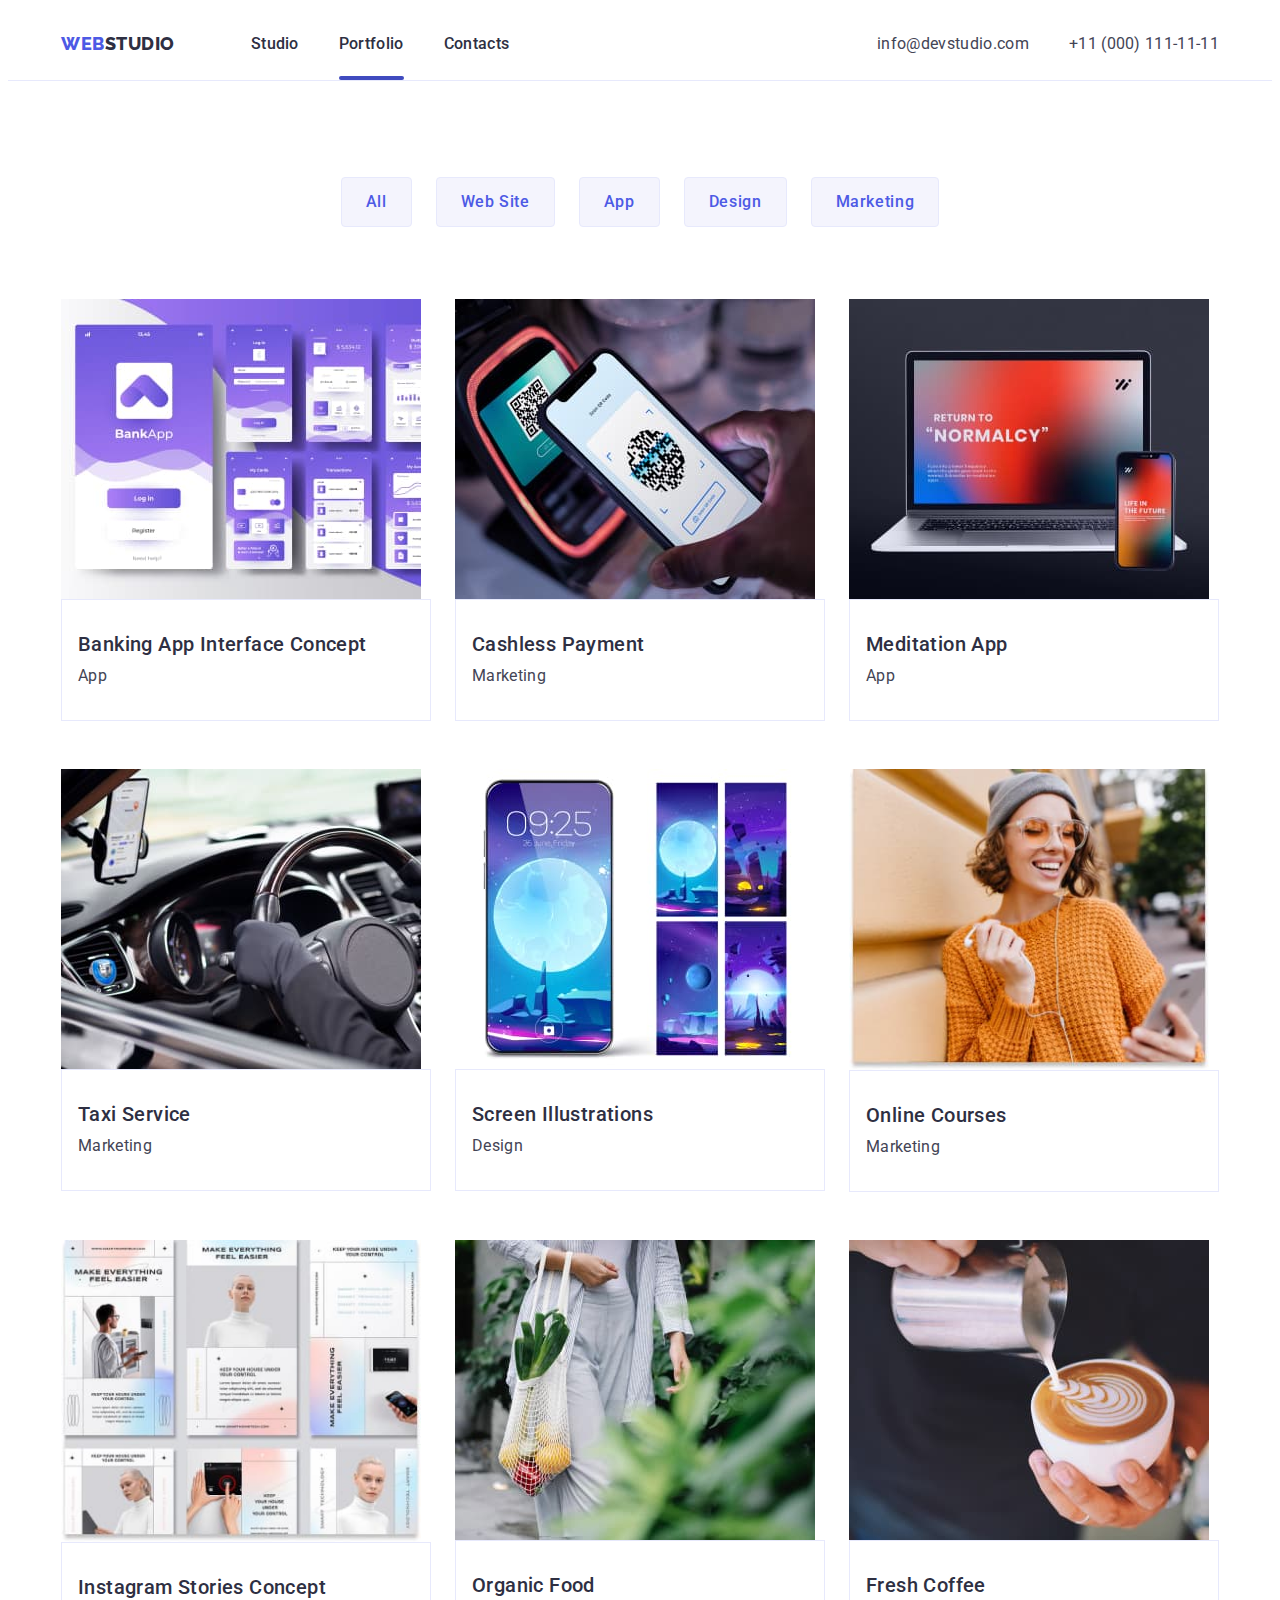
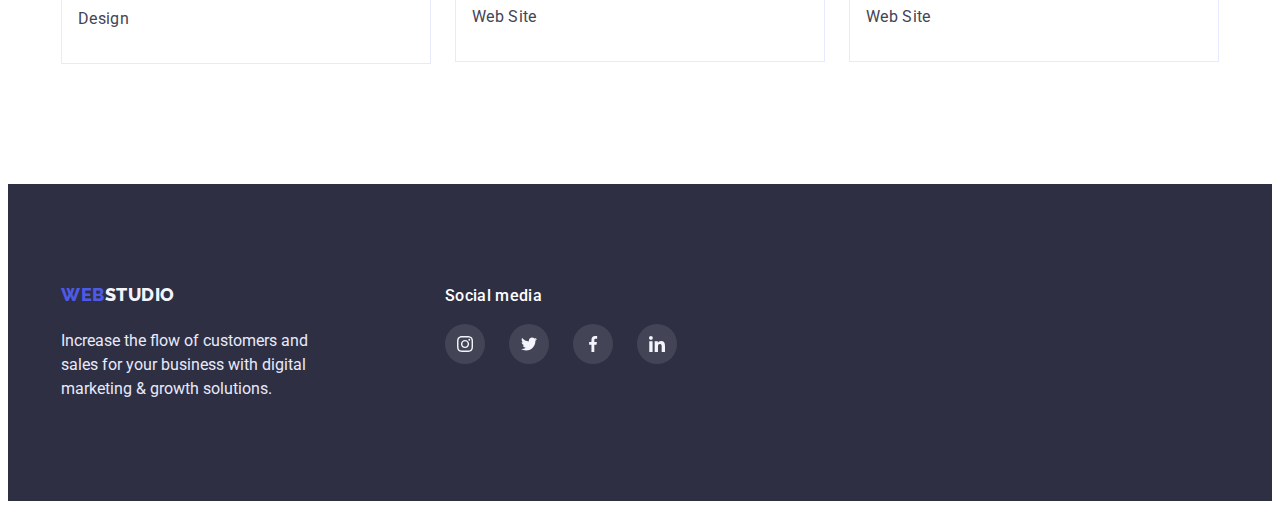
==== portfolio.html @ 0ceef7c1 "start" ====
<!DOCTYPE html>
<html lang="en">
  <head>
    <meta charset="UTF-8" />
    <meta http-equiv="X-UA-Compatible" content="IE=edge" />
    <meta name="viewport" content="width=device-width, initial-scale=1.0" />
    <title>Document</title>
    <link
      rel="stylesheet"
      href="https://cdnjs.cloudflare.com/ajax/libs/modern-normalize/1.1.0/modern-normalize.min.css"
      integrity="sha512-wpPYUAdjBVSE4KJnH1VR1HeZfpl1ub8YT/NKx4PuQ5NmX2tKuGu6U/JRp5y+Y8XG2tV+wKQpNHVUX03MfMFn9Q=="
      crossorigin="anonymous"
      referrerpolicy="no-referrer"
    />
    <link rel="stylesheet" href="./css/styles.css" />
    <link rel="preconnect" href="https://fonts.googleapis.com" />
    <link rel="preconnect" href="https://fonts.gstatic.com" crossorigin />
    <link
      href="https://fonts.googleapis.com/css2?family=Raleway:wght@800&family=Roboto:ital,wght@0,500;0,700;1,900&display=swap"
      rel="stylesheet"
    />
  </head>
  <body>
    <!-- Header -->
    <header class="header">
      <div class="container">
        <nav class="site-nav">
          <a href="./index.html" class="logo link"
            >Web<span class="logo-studio">Studio</span></a
          >
          <ul class="nav-list list">
            <li class="item"><a href="./index.html" class="link">Studio</a></li>
            <li class="item">
              <a href="./portfolio.html" class="link current-page">Portfolio</a>
            </li>
            <li class="item"><a href="" class="link">Contacts</a></li>
          </ul>
        </nav>
        <address class="feedback">
          <ul class="feedback-list list">
            <li class="item">
              <a href="mailto:info@devstudio.com" class="link"
                >info@devstudio.com</a
              >
            </li>
            <li class="item">
              <a href="tel:+110001111111" class="link">+11 (000) 111-11-11</a>
            </li>
          </ul>
        </address>
      </div>
    </header>
    <!-- Main -->

    <main>
      <section class="portfolio">
        <div class="container">
          <h1 class="visually-hidden">Portfolio</h1>
          <ul class="portfolio-buttons list">
            <li class="item">
              <button type="button" class="btn">All</button>
            </li>
            <li class="item">
              <button type="button" class="btn">Web Site</button>
            </li>
            <li class="item">
              <button type="button" class="btn">App</button>
            </li>
            <li class="item">
              <button type="button" class="btn">Design</button>
            </li>
            <li class="item">
              <button type="button" class="btn">Marketing</button>
            </li>
          </ul>

          <ul class="portfolio-list list">
            <li class="item">
              <a href="" class="works link"
                ><img
                  src="./images/banking.jpg"
                  alt="Banking"
                  width="360"
                  height="300"
                />
                <div class="portfolio-text">
                  <h2 class="secondary-tittle">
                    Banking App Interface Concept
                  </h2>
                  <p class="work-text">App</p>
                </div>
              </a>
            </li>
            <li class="item">
              <a href="" class="works link"
                ><img
                  src="./images/payment.jpg"
                  alt="payment"
                  width="360"
                  height="300"
                />
                <div class="portfolio-text">
                  <h2 class="secondary-tittle">Cashless Payment</h2>
                  <p class="work-text">Marketing</p>
                </div>
              </a>
            </li>
            <li class="item">
              <a href="" class="works link"
                ><img
                  src="./images/meditaion.jpg"
                  alt="madiation"
                  width="360"
                  height="300"
                />
                <div class="portfolio-text">
                  <h2 class="secondary-tittle">Meditation App</h2>
                  <p class="work-text">App</p>
                </div>
              </a>
            </li>
            <li class="item">
              <a href="" class="works link"
                ><img
                  src="./images/taxi.jpg"
                  alt="Taxi"
                  width="360"
                  height="300"
                />
                <div class="portfolio-text">
                  <h2 class="secondary-tittle">Taxi Service</h2>
                  <p class="work-text">Marketing</p>
                </div>
              </a>
            </li>
            <li class="item">
              <a href="" class="works link">
                <img
                  src="./images/illustrations.jpg"
                  alt="Screen"
                  width="360"
                  height="300"
                />
                <div class="portfolio-text">
                  <h2 class="secondary-tittle">Screen Illustrations</h2>
                  <p class="work-text">Design</p>
                </div>
              </a>
            </li>

            <li class="item">
              <a href="" class="works link"
                ><img
                  src="./images/courses.jpg"
                  alt="Curses"
                  width="360"
                  height="300"
                />
                <div class="portfolio-text">
                  <h2 class="secondary-tittle">Online Courses</h2>
                  <p class="work-text">Marketing</p>
                </div>
              </a>
            </li>
            <li class="item">
              <a href="" class="works link">
                <img
                  src="./images/instagram.jpg"
                  alt="instagram"
                  width="360"
                  height="300"
                />
                <div class="portfolio-text">
                  <h2 class="secondary-tittle">Instagram Stories Concept</h2>
                  <p class="work-text">Design</p>
                </div>
              </a>
            </li>
            <li class="item">
              <a href="" class="works link">
                <img
                  src="./images/food.jpg"
                  alt="food"
                  width="360"
                  height="300"
                />
                <div class="portfolio-text">
                  <h2 class="secondary-tittle">Organic Food</h2>
                  <p class="work-text">Web Site</p>
                </div>
              </a>
            </li>

            <li class="item">
              <a href="" class="works link">
                <img
                  src="./images/coffee.jpg"
                  alt="coffe"
                  width="360"
                  height="300"
                />
                <div class="portfolio-text">
                  <h2 class="secondary-tittle">Fresh Coffee</h2>
                  <p class="work-text">Web Site</p>
                </div>
              </a>
            </li>
          </ul>
        </div>
      </section>
    </main>

    <!-- Footer -->

    <footer class="footer-section">
      <div class="container">
        <div>
          <a href="./index.html" class="logo link"
            >Web<span class="footer-studio">Studio</span></a
          >
          <p class="footer-text">
            Increase the flow of customers and sales for your business with
            digital marketing & growth solutions.
          </p>
        </div>
        <div class="footer-social">
          <h2 class="footer-soc-tittle">Social media</h2>
          <ul class="footer-soc-list list">
            <li class="soc-item">
              <a href="" class="soc-link">
                <svg class="soc-icon">
                  <use href="./images/icons.svg#icon-instagram"></use></svg
              ></a>
            </li>
            <li class="soc-item">
              <a href="" class="soc-link">
                <svg class="soc-icon">
                  <use href="./images/icons.svg#icon-twitter"></use></svg
              ></a>
            </li>
            <li class="soc-item">
              <a href="" class="soc-link">
                <svg class="soc-icon">
                  <use href="./images/icons.svg#icon-facebook"></use></svg
              ></a>
            </li>
            <li class="soc-item">
              <a href="" class="soc-link">
                <svg class="soc-icon">
                  <use href="./images/icons.svg#icon-linkedin"></use></svg
              ></a>
            </li>
          </ul>
        </div>
      </div>
    </footer>
  </body>
</html>
---- css/styles.css ----
:root {
  --main-color: #434455;
  --bright-color: #404bbf;
  --tittle-color: #2e2f42;
  --accent-color: #4d5ae5;
  --white-color: #ffffff;
}
.current-page::after {
  content: '';
  background-color: var(--bright-color);
  display: block;
  width: 100%;
  height: 4px;
  position: absolute;
  bottom: 0;
  border-radius: 2px;
}
.header .logo {
  font-family: 'Raleway', sans-serif;
  font-style: normal;
  font-weight: 800;
  font-size: 18px;
  letter-spacing: 0.03em;
  line-height: 1.17;
  text-transform: uppercase;
  text-decoration: none;
  color: var(--accent-color);
  padding-bottom: 24px;
  padding-top: 24px;
}
img {
  display: block;
  max-width: 100%;
  height: auto;
}
p,
h1,
h2,
h3,
h4 {
  margin-top: 0;
  margin-bottom: 0;
}
.container {
  width: 1158px;
  padding-left: 15px;
  padding-right: 15px;
  /* outline: 1px solid red; */
  margin: 0 auto;
}

.visually-hidden {
  position: absolute;
  width: 1px;
  height: 1px;
  margin: -1px;
  border: 0;
  padding: 0;
  white-space: nowrap;
  clip-path: inset(100%);
  clip: rect(0 0 0 0);
  overflow: hidden;
}

.logo .logo-studio {
  color: var(--tittle-color);
}
/* background{color: #F4F4FD} */

body {
  font-family: 'Roboto', sans-serif;
  font-size: 16px;
  color: var(--main-color);
  background-color: var(--white-color);
  align-items: center;
}
.list {
  list-style: none;
  padding: 0;
  margin: 0;
}
/* Header */
.header .container {
  display: flex;
  align-items: center;
}
.site-nav {
  display: flex;
  align-items: center;
}
.header {
  border-bottom: 1px solid #e7e9fc;
}
/* Navigation----------------- */
.nav-list .link:hover,
.nav-list .link:focus {
  color: var(--bright-color);
}
.nav-list .item {
  position: relative;
}
.nav-list .link {
  font-style: normal;
  font-weight: 500;
  font-size: 16px;
  line-height: 1.5;
  letter-spacing: 0.02em;
  color: var(--tittle-color);
  text-decoration: none;
  display: block;
  padding-top: 24px;
  padding-bottom: 24px;
}

.nav-list {
  display: flex;
}

.nav-list .item + .item {
  margin-left: 40px;
}
.nav-list .item:first-child {
  margin-left: 76px;
}
.feedback .list {
  flex-wrap: wrap;
  padding-top: 24px;
  padding-bottom: 24px;
  gap: 40px;
  display: flex;
}
.feedback {
  margin-left: auto;
}
.feedback-list .link {
  font-weight: 400;
  font-size: 16px;
  font-style: normal;
  line-height: 1.5;
  letter-spacing: 0.02em;
  text-decoration: none;
  color: var(--main-color);
  padding-top: 24px;
  padding-bottom: 24px;
}

.feedback .link:hover,
.feedback .link:focus {
  color: var(--bright-color);
}

/* Hero */
.hero {
  background-color: var(--tittle-color);
  padding-top: 188px;
  padding-bottom: 188px;
  max-width: 1440px;
  background-image: linear-gradient(
      to right,
      rgba(46, 47, 66, 0.7),
      rgba(46, 47, 66, 0.7)
    ),
    url('../images/office.jpg');
  background-position: center;
  margin: 0 auto;
}
.hero-tittle {
  font-size: 56px;
  letter-spacing: 0.02em;
  color: var(--white-color);
  line-height: 1.07;
  margin-bottom: 48px;
  max-width: 496px;
  margin-left: auto;
  margin-right: auto;
}
.hero .pointer {
  font-family: 'Roboto', sans-serif;
  cursor: pointer;
  font-weight: 500;
  font-size: 16px;
  line-height: 1.5;
  letter-spacing: 0.04em;
  color: var(--white-color);
  background-color: var(--accent-color);
  min-width: 169px;
  padding: 16px 32px;
  border-radius: 4px;
  display: flex;
  margin: 0 auto;
  border-color: transparent;
  box-shadow: 0px 4px 4px rgba(0, 0, 0, 0.15);
}
.hero .pointer:hover,
.hero .pointer:focus {
  color: var(--white-color);
  background-color: var(--bright-color);
}
/* Skills */
.skills-section {
  padding-bottom: 120px;
  padding-top: 120px;
}

.secondary-tittle {
  font-weight: 500;
  font-size: 20px;
  letter-spacing: 0.02em;
  color: var(--tittle-color);
  line-height: 1.07;
  margin-bottom: 8px;
}

.skills-list {
  list-style: none;
  display: flex;
  gap: 24px;
}
.skills-list .item {
  width: 264px;
}

.skill-text {
  line-height: 1.5;
  letter-spacing: 0.02em;
}

.skill-icon {
  width: 264px;
  height: 112px;
  background: #f4f4fd;
  margin-bottom: 8px;
  display: flex;
  justify-content: center;
  align-items: center;
}
.icon-item {
  width: 64px;
  height: 64px;
}
/* Examples */

.examples {
  padding-bottom: 120px;
}

.examples-tittle {
  font-size: 36px;
  text-align: center;
  letter-spacing: 0.02em;
  text-transform: capitalize;
  color: var(--tittle-color);
  line-height: 1.11;
  margin-bottom: 72px;
}
.examples-list {
  display: flex;
  gap: 24px;
}
.examples-list .item {
  width: calc((100% - 48px) / 3);
  border: 1px solid #e7e9fc;
  background: linear-gradient(
      0deg,
      rgba(77, 90, 229, 0.1),
      rgba(77, 90, 229, 0.1)
    ),
    url(2368.jpg);
  background-blend-mode: soft-light, normal;
}
/* Team */
.team {
  background-color: #f4f4fd;
  padding-bottom: 120px;
  padding-top: 120px;
}
.team-text {
  padding: 32px 0px;
}
.team-tittle {
  font-size: 36px;
  text-align: center;
  letter-spacing: 0.02em;
  line-height: 1.11;
  text-transform: capitalize;
  color: var(--tittle-color);
  margin-bottom: 72px;
}
.specialty {
  font-size: 16px;
  line-height: 1.5;
  letter-spacing: 0.02em;
  text-align: center;
}
.team-list .secondary-tittle {
  font-weight: 500;
  font-size: 20px;
  line-height: 1.2;
  text-align: center;
  letter-spacing: 0.02em;
  color: var(--tittle-color);
}
.team-list {
  list-style: none;
  display: flex;
  gap: 24px;
}
.team-list .item {
  background-color: var(--white-color);
  width: 264px;
  box-shadow: 0px 1px 6px rgba(46, 47, 66, 0.08),
    0px 1px 1px rgba(46, 47, 66, 0.16), 0px 2px 1px rgba(46, 47, 66, 0.08);
  border-radius: 0px 0px 4px 4px;
}
.team-list .item {
  width: calc((100% - 72px) / 4);
}
.soc-media-list {
  display: flex;
  gap: 24px;
  justify-content: center;
  margin-top: 8px;
}
.soc-link {
  background-color: var(--accent-color);
  width: 40px;
  height: 40px;
  border-radius: 50%;
  display: flex;
  justify-content: center;
  align-items: center;
  color: #f4f4fd;
}
.soc-link:hover,
.soc-link:focus {
  background-color: var(--bright-color);
}
.soc-icon {
  width: 16px;
  height: 16px;
  fill: currentColor;
}
/* -------------------CUSTOMERS---------------------------- */
.customers {
  padding-bottom: 120px;
  padding-top: 120px;
}
.customers-tittle {
  font-weight: 700;
  font-size: 36px;
  line-height: 1.11;
  text-align: center;
  letter-spacing: 0.02em;
  text-transform: capitalize;
  color: var(--tittle-color);
  margin-bottom: 72px;
}
.customers-list {
  display: flex;
  gap: 24px;
}

.customers-icon {
  width: 104px;
  height: 56px;
}
.customers-link {
  width: 168px;
  height: 88px;
  align-items: center;
  justify-content: center;
  display: flex;
  fill: #afb1b8;
  border: 1px solid #8e8f99;
  border-radius: 4px;
}

.customers-link:hover,
.customers-link:focus {
  fill: var(--bright-color);
  border-color: var(--bright-color);
}

/* Footer */
.footer-section {
  background-color: var(--tittle-color);
  padding-top: 100px;
  padding-bottom: 100px;
}
.footer-text {
  color: #e7e9fc;
  width: 264px;
  line-height: 1.5;
}

.footer-section .logo {
  font-family: 'Raleway', sans-serif;
  font-style: normal;
  font-weight: 800;
  font-size: 18px;
  letter-spacing: 0.03em;
  line-height: 1.17;
  text-transform: uppercase;
  text-decoration: none;
  color: var(--accent-color);
  display: flex;
  margin-bottom: 24px;
  max-width: 71px;
}
.footer-section .container {
  display: flex;
}
.footer-social {
  margin-left: 120px;
}
.footer-social .soc-link {
  background: rgba(255, 255, 255, 0.1);
  color: #f4f4fd;
}
.footer-social .soc-icon {
  fill: currentColor;
}
.footer-social .soc-link:hover,
.footer-social .soc-link:focus {
  background-color: #31d0aa;
}
.footer-soc-tittle {
  font-weight: 500;
  font-size: 16px;
  line-height: 1.5;
  letter-spacing: 0.02em;
  color: #ffffff;
  margin-bottom: 16px;
}
.footer-section .footer-studio {
  color: #f4f4fd;
}
.footer-soc-list {
  display: flex;
  gap: 24px;
}

/* -------------------Portfolio------------------------------------- */
.portfolio {
  padding-bottom: 120px;
  padding-top: 96px;
}
.portfolio-text {
  padding: 32px 0px 32px 16px;
  border: 1px solid #e7e9fc;
}
.portfolio-buttons .btn {
  border-radius: 4px;
  padding: 12px 24px;
  font-family: 'Roboto', sans-serif;
  cursor: pointer;
  font-weight: 500;
  font-size: 16px;
  align-items: center;
  text-align: center;
  letter-spacing: 0.04em;
  line-height: 1.5;
  color: var(--accent-color);
  background-color: #f4f4fd;
  border: 1px solid #e7e9fc;
}
.portfolio-buttons .item + .item {
  margin-left: 24px;
}
.portfolio-buttons .btn:hover,
.portfolio-buttons .btn:focus {
  color: var(--white-color);
  background-color: var(--bright-color);
  box-shadow: 0px 3px 1px rgba(0, 0, 0, 0.1), 0px 2px 1px rgba(0, 0, 0, 0.08),
    0px 2px 2px rgba(0, 0, 0, 0.12);
  border-color: transparent;
}
.portfolio-buttons {
  display: flex;
  justify-content: center;
  margin-bottom: 72px;
}

.portfolio-list {
  display: flex;
  flex-wrap: wrap;
  gap: 48px 24px;
}

.portfolio-list .item {
  width: calc((100% - 48px) / 3);
}
.portfolio .item:hover,
.portfolio .item:focus {
  box-shadow: 0px 1px 6px rgba(46, 47, 66, 0.08),
    0px 1px 1px rgba(46, 47, 66, 0.16), 0px 2px 1px rgba(46, 47, 66, 0.08);
}

.portfolio .works {
  text-decoration: none;
}
.work-text {
  font-size: 16px;
  line-height: 1.5;
  letter-spacing: 0.02em;
  color: var(--main-color);
}
.portfolio .secondary-tittle {
  line-height: 1.2;
}
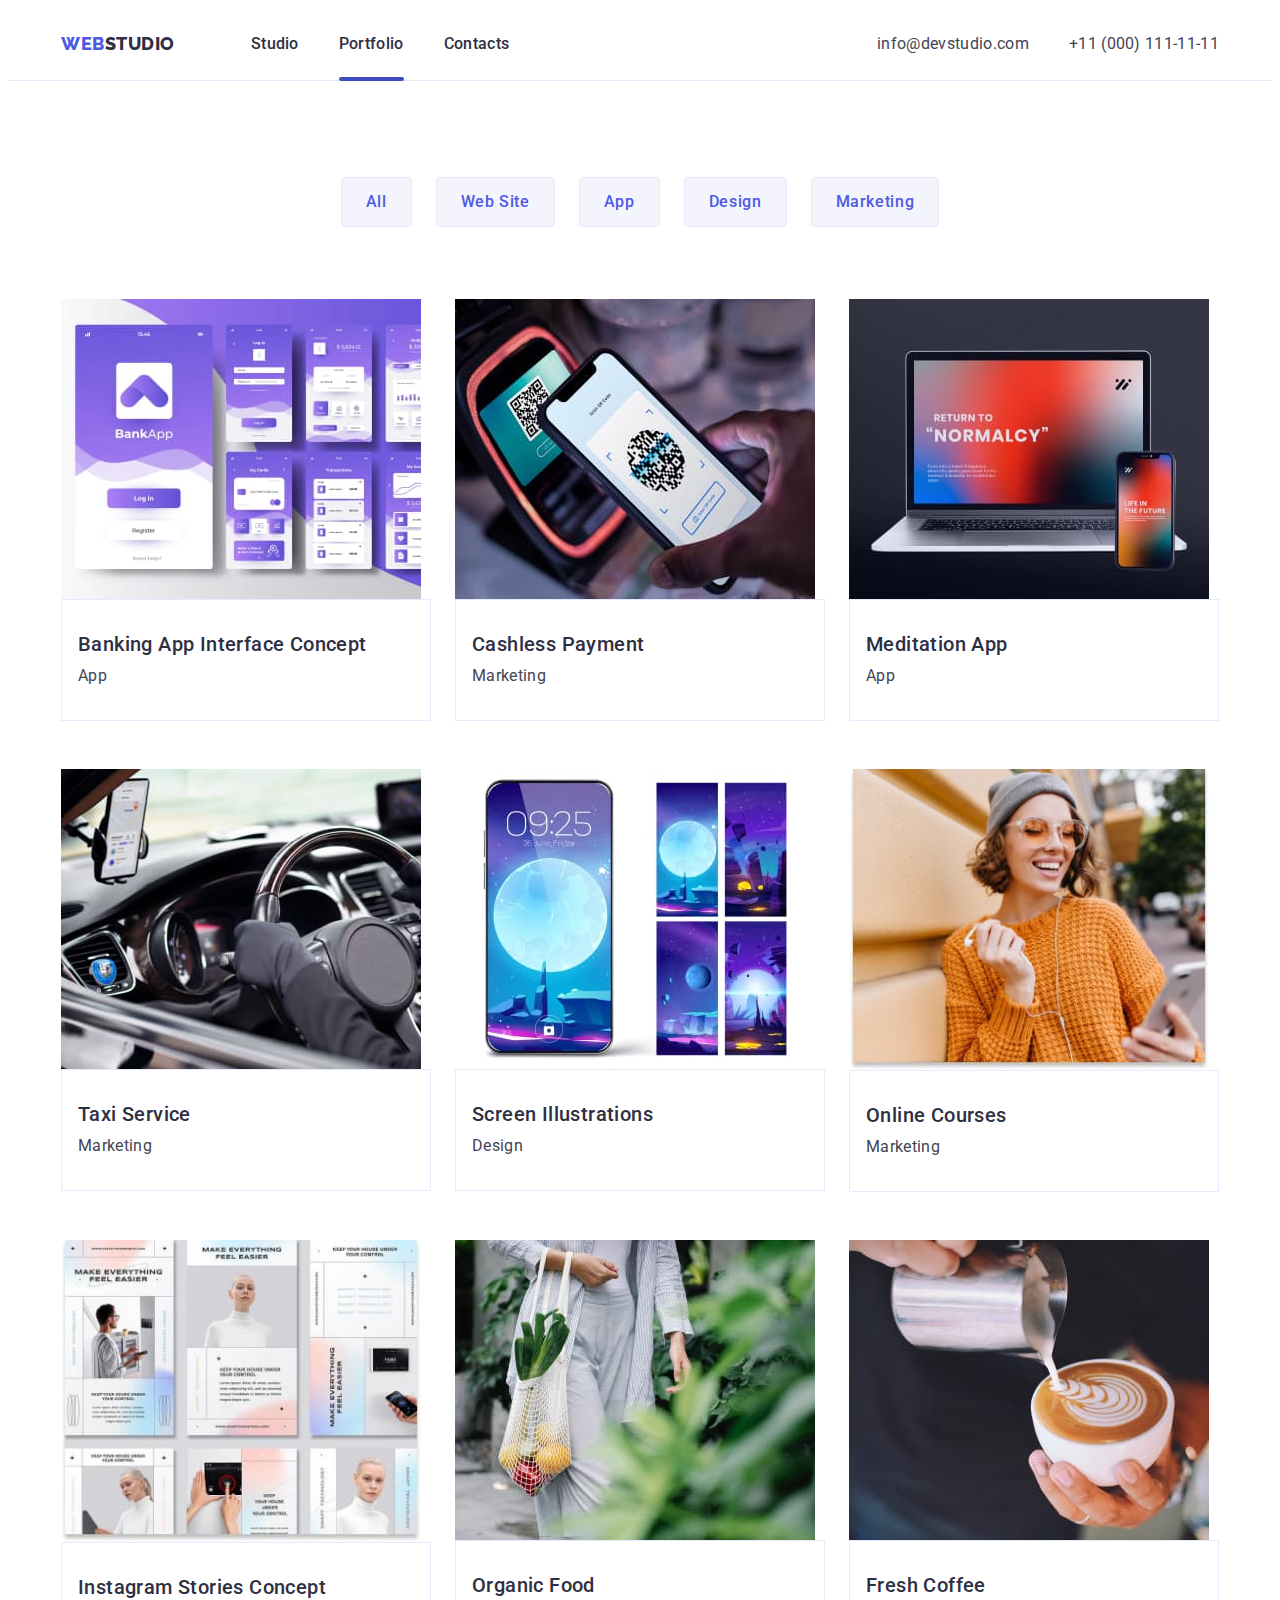
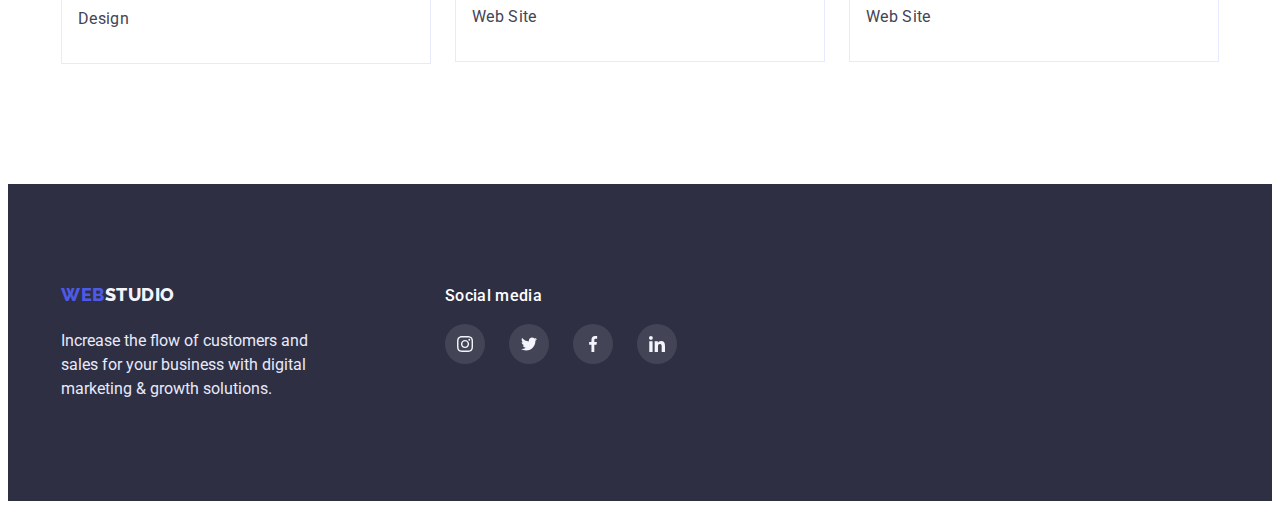
==== commit 622bd192: "new" ====
--- a/portfolio.html
+++ b/portfolio.html
@@ -76,13 +76,14 @@
 
           <ul class="portfolio-list list">
             <li class="item">
-              <a href="" class="works link"
-                ><img
+              <a href="" class="works link">
+                <img
                   src="./images/banking.jpg"
                   alt="Banking"
                   width="360"
                   height="300"
                 />
+
                 <div class="portfolio-text">
                   <h2 class="secondary-tittle">
                     Banking App Interface Concept
--- a/css/styles.css
+++ b/css/styles.css
@@ -4,6 +4,7 @@
   --tittle-color: #2e2f42;
   --accent-color: #4d5ae5;
   --white-color: #ffffff;
+  --for-animation: 250ms cubic-bezier(0.4, 0, 0.2, 1);
 }
 .current-page::after {
   content: '';
@@ -12,7 +13,7 @@
   width: 100%;
   height: 4px;
   position: absolute;
-  bottom: 0;
+  bottom: -1px;
   border-radius: 2px;
 }
 .header .logo {
@@ -100,6 +101,8 @@
   position: relative;
 }
 .nav-list .link {
+  transition: color var(--for-animation);
+
   font-style: normal;
   font-weight: 500;
   font-size: 16px;
@@ -133,6 +136,7 @@
   margin-left: auto;
 }
 .feedback-list .link {
+  transition: color var(--for-animation);
   font-weight: 400;
   font-size: 16px;
   font-style: normal;
@@ -175,6 +179,8 @@
   margin-right: auto;
 }
 .hero .pointer {
+  transition: background-color var(--for-animation), transform 5000ms linear;
+
   font-family: 'Roboto', sans-serif;
   cursor: pointer;
   font-weight: 500;
@@ -195,6 +201,7 @@
 .hero .pointer:focus {
   color: var(--white-color);
   background-color: var(--bright-color);
+  transform: rotate(360deg);
 }
 /* Skills */
 .skills-section {
@@ -322,6 +329,7 @@
   margin-top: 8px;
 }
 .soc-link {
+  transition: background-color var(--for-animation);
   background-color: var(--accent-color);
   width: 40px;
   height: 40px;
@@ -365,6 +373,7 @@
   height: 56px;
 }
 .customers-link {
+  transition: fill var(--for-animation), border-color var(--for-animation);
   width: 168px;
   height: 88px;
   align-items: center;
@@ -414,6 +423,7 @@
   margin-left: 120px;
 }
 .footer-social .soc-link {
+  transition: background-color var(--for-animation);
   background: rgba(255, 255, 255, 0.1);
   color: #f4f4fd;
 }
@@ -450,6 +460,8 @@
   border: 1px solid #e7e9fc;
 }
 .portfolio-buttons .btn {
+  transition: color var(--for-animation), background-color var(--for-animation),
+    box-shadow var(--for-animation), border-color var(--for-animation);
   border-radius: 4px;
   padding: 12px 24px;
   font-family: 'Roboto', sans-serif;
@@ -485,10 +497,13 @@
   display: flex;
   flex-wrap: wrap;
   gap: 48px 24px;
+  position: relative;
 }
 
 .portfolio-list .item {
+  transition: box-shadow var(--for-animation);
   width: calc((100% - 48px) / 3);
+  position: relative;
 }
 .portfolio .item:hover,
 .portfolio .item:focus {
@@ -508,3 +523,14 @@
 .portfolio .secondary-tittle {
   line-height: 1.2;
 }
+/* 
+.portfolio-list .overlay::after {
+  content: '';
+  width: 100%;
+  height: 100%;
+  background-color: var(--accent-color);
+  position: absolute;
+  top: 0;
+  overflow: hidden;
+  transform: translateY(100%);
+} */
